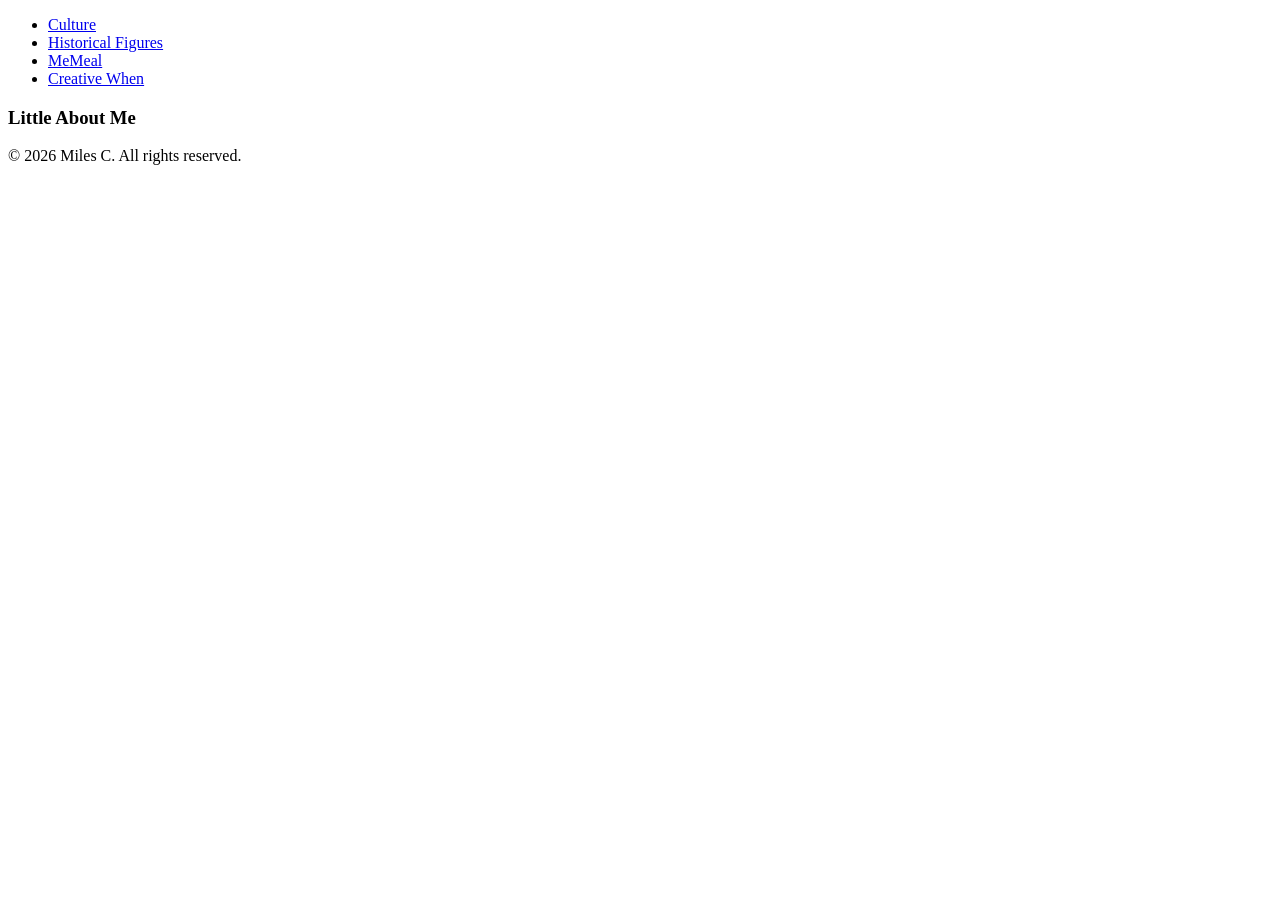
==== index.html @ 7095b4fa "the basics Co-authored-by: Copilot <copilot@github.com>" ====
<!DOCTYPE html>
<html lang="en">

    <head>
        <title>Miles C</title>
    </head>
    <nav>
        <ul>
            <li><a href="#">Culture</a></li>
            <li><a href="#">Historical Figures</a></li>
            <li><a href="#">MeMeal</a></li>
            <li><a href="#">Creative When</a></li>
        </ul>
    </nav>
    <body>
        <h3> Little About Me</h3>
        <p>
            
        </p>
    </body>
    <footer>
        <p>&copy; 2026 Miles C. All rights reserved.</p>
    </footer>

</html>
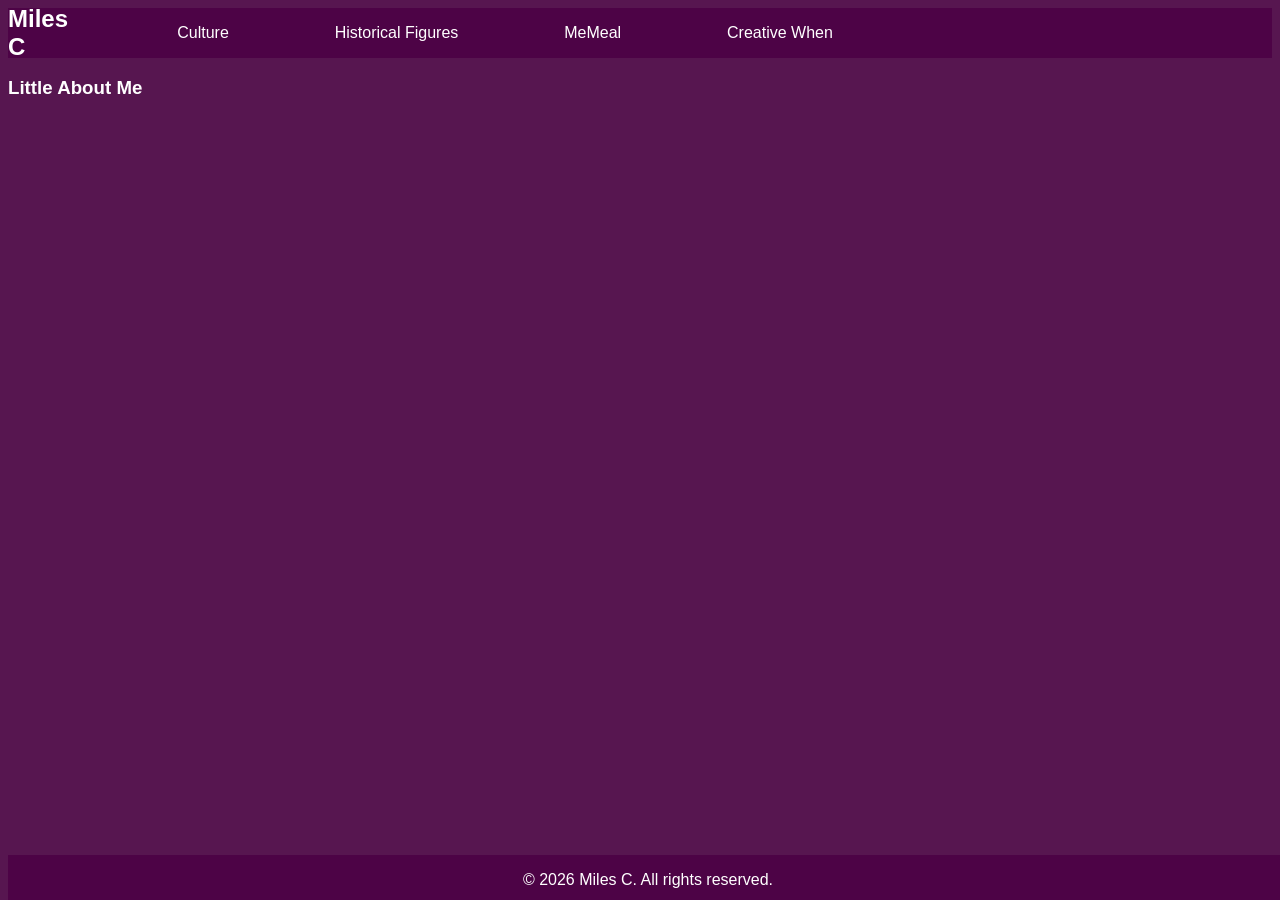
==== commit d3f048f6: "basic designs" ====
--- a/index.html
+++ b/index.html
@@ -3,8 +3,12 @@
 
     <head>
         <title>Miles C</title>
+        <link rel="stylesheet" href="index.css">
     </head>
     <nav>
+        <div>
+            <h2>Miles C</h2>
+        </div>
         <ul>
             <li><a href="#">Culture</a></li>
             <li><a href="#">Historical Figures</a></li>
--- a/index.css
+++ b/index.css
@@ -0,0 +1,53 @@
+html{
+    background-color: #571650;
+    color: white;
+    font-family: Arial, Helvetica, sans-serif;
+}
+
+nav{
+    width: 100%;
+    height: 50px;
+    background-color: #4d0346;
+    display:flex;
+    justify-content:flex-start;
+    align-items:center;
+}
+
+nav ul{
+    width:100%;
+    list-style:none;
+    display:flex;
+    justify-content:flex-start;
+    align-items: center;
+}
+
+nav li{
+    height: 50px;
+    padding:2%;
+}
+
+nav a{
+    height: 100%;
+    padding: 0 30px;
+    text-decoration: none;
+    display:flex;
+    align-items:center;
+    color:white;
+    transition: all 0.2s ease-out;
+}
+
+nav a:hover{
+    background:#6b3866;
+    font-size:120%;
+    transition: all 0.2s ease-in-out;
+}
+
+footer{
+    color: white;
+    height: 5vh;
+    width: 100vw;
+    position: fixed;
+    bottom: 0;
+    background-color: #4d0346;
+    text-align: center;
+}
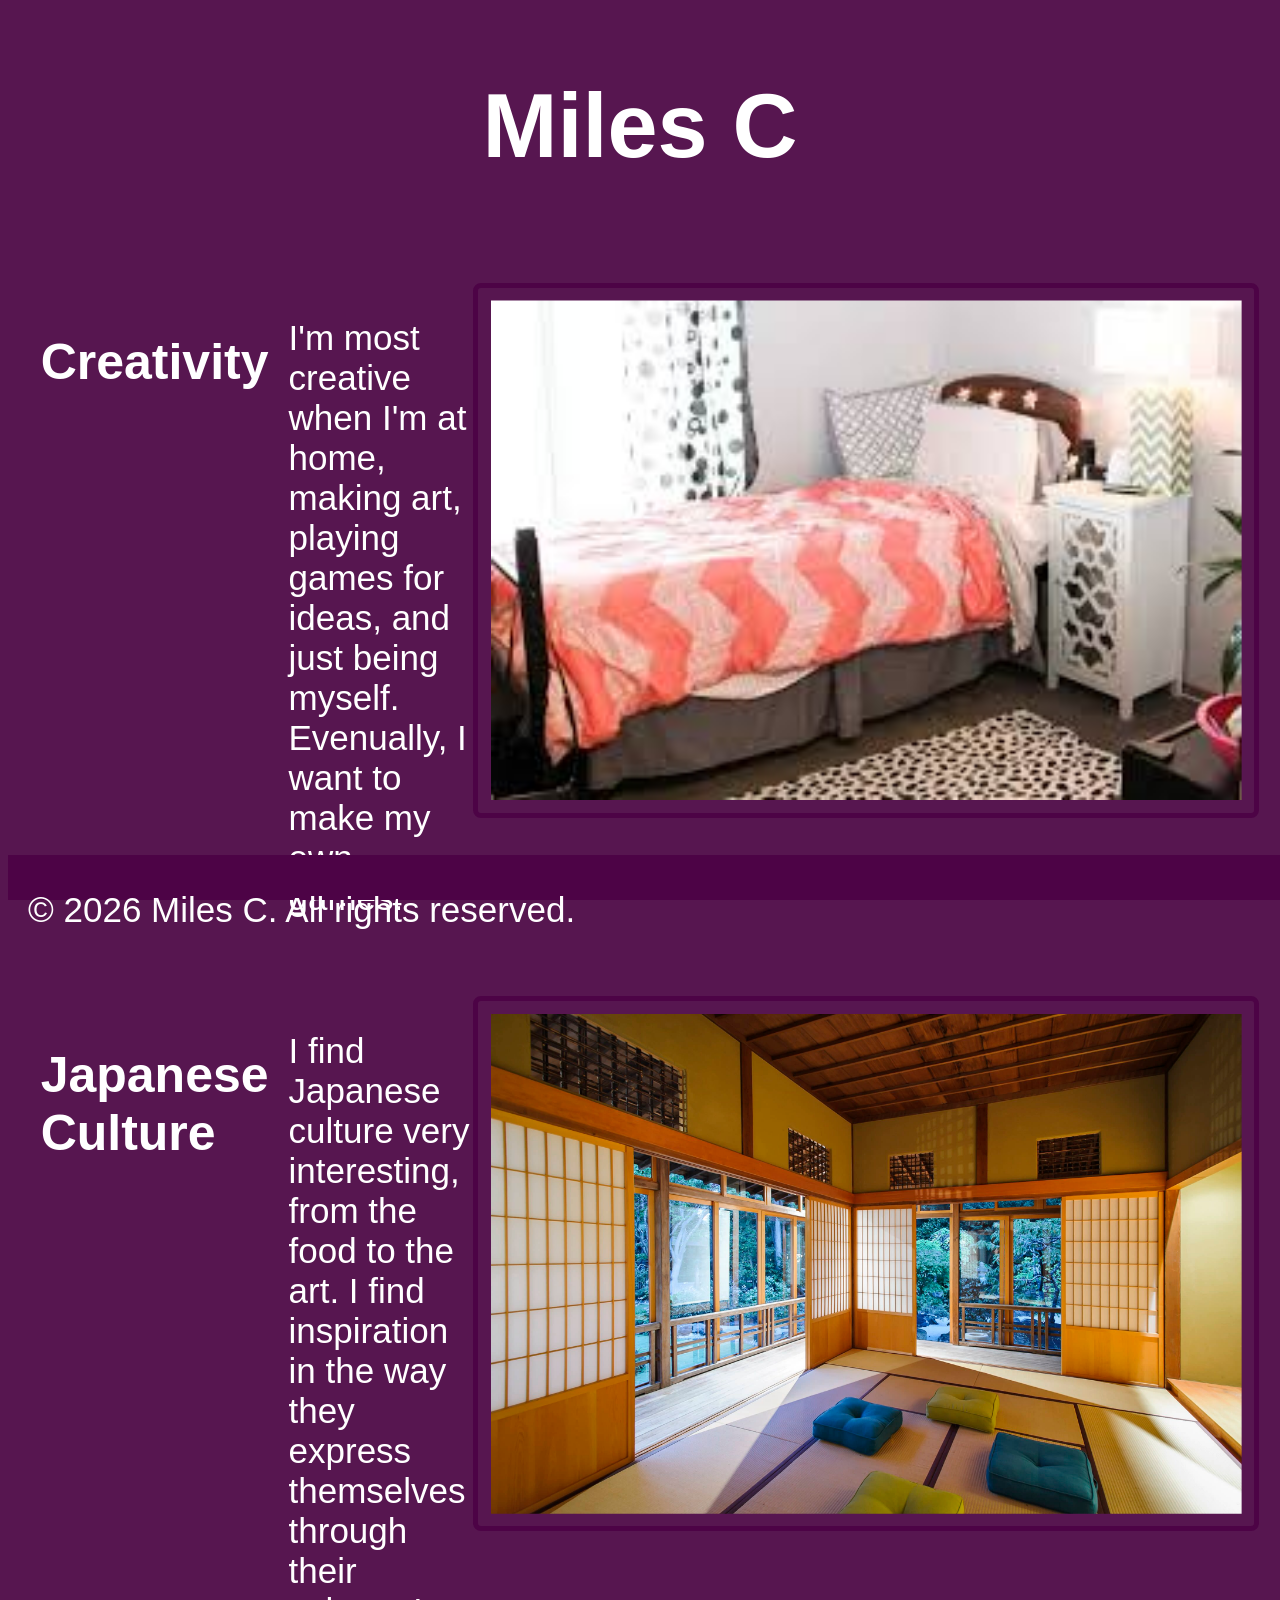
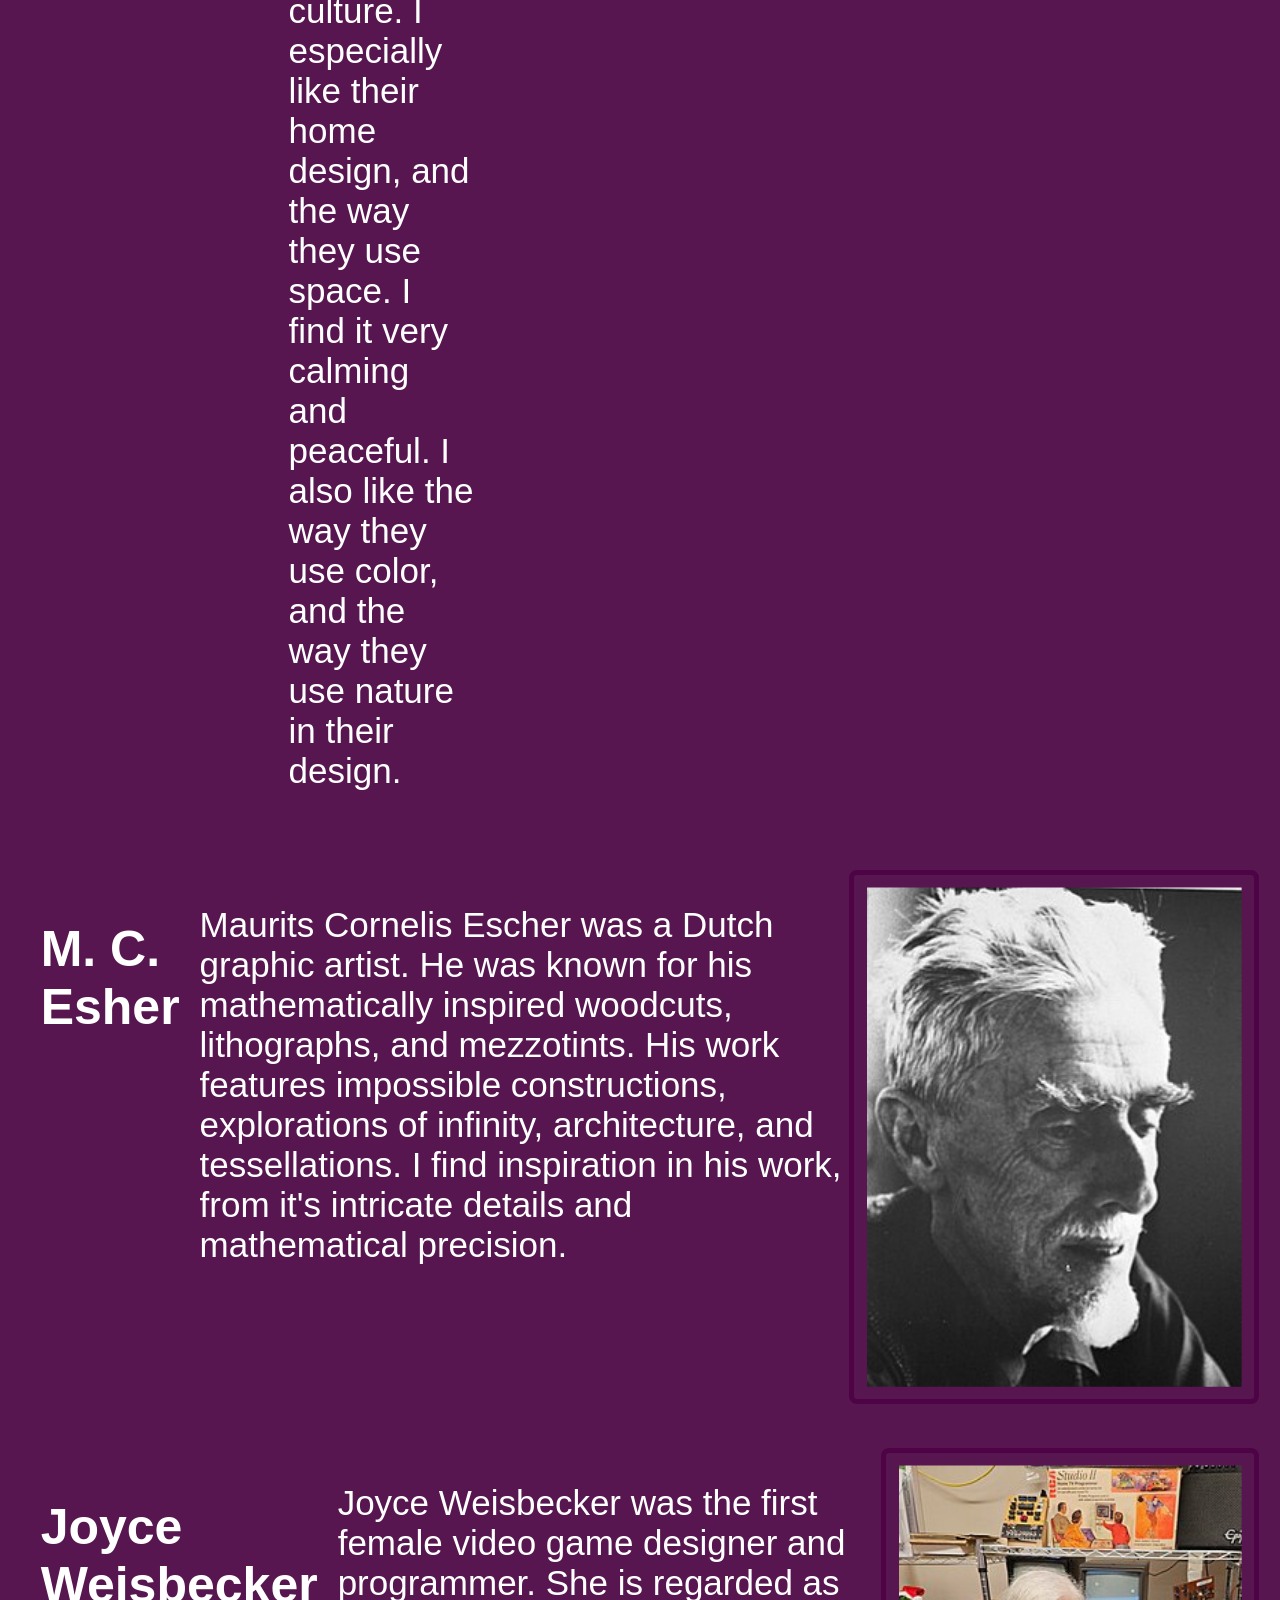
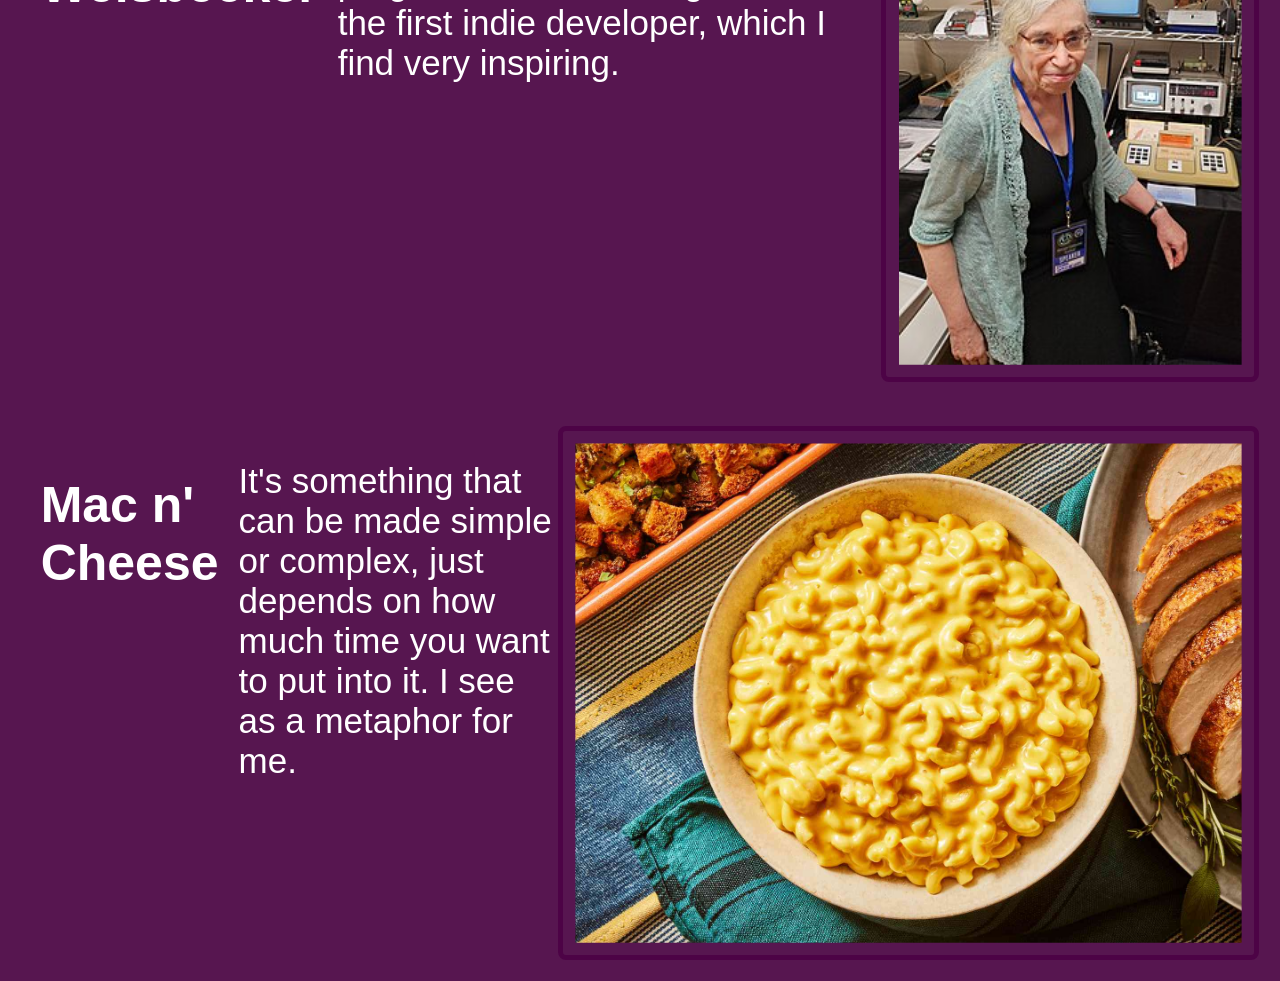
==== commit 8f609052: "moved index" ====
--- a/index.html
+++ b/index.html
@@ -3,25 +3,57 @@
 
     <head>
         <title>Miles C</title>
-        <link rel="stylesheet" href="index.css">
+        <link rel="stylesheet" href="/Designs/index.css">
     </head>
-    <nav>
-        <div>
+
+    <body>
+        <div class="title">
             <h2>Miles C</h2>
         </div>
-        <ul>
-            <li><a href="#">Culture</a></li>
-            <li><a href="#">Historical Figures</a></li>
-            <li><a href="#">MeMeal</a></li>
-            <li><a href="#">Creative When</a></li>
-        </ul>
-    </nav>
-    <body>
-        <h3> Little About Me</h3>
-        <p>
-            
-        </p>
+    <br>
+        <div class="box">
+            <h3>Creativity</h3>
+            <p>
+                I'm most creative when I'm at home, making art, playing games for ideas, and just being myself. Evenually, I want to make my own games. 
+            </p>
+            <img class="box" src="/Images/Housing.jpg" alt="Creativity" width="vw" height="500px">
+        </div>
+    <br>
+        <div class="box">
+            <h3> Japanese Culture</h3>
+            <p>
+               I find Japanese culture very interesting, from the food to the art. I find inspiration in the way they express themselves through their culture. I especially like their home design, and the way they use space. 
+               I find it very calming and peaceful. I also like the way they use color, and the way they use nature in their design.
+            </p>
+            <img class="box" src="/Images/home.jpg" alt="Japanese Culture" width="vw" height="500px">
+        </div>
+    <br>
+        <div class="box">
+            <h3>M. C. Esher</h3>
+            <p>
+                Maurits Cornelis Escher was a Dutch graphic artist. He was known for his mathematically inspired woodcuts, lithographs, and mezzotints. His work features impossible constructions, explorations of infinity, architecture, and tessellations. 
+                I find inspiration in his work, from it's intricate details and mathematical precision.
+            </p>
+            <img class="box" src="/Images/Escher.jpg" alt="M. C. Escher" width="vw" height="500px">
+        </div>
+    <br>
+        <div class="box">
+            <h3>Joyce Weisbecker</h3>
+            <p >
+                Joyce Weisbecker was the first female video game designer and programmer. She is regarded as the first indie developer, which I find very inspiring.
+            </p>
+            <img class="box" src="/Images/Joyce.jpg" alt="Joyce Weisbecker" width="vw" height="500px" style="position: relative;">
+        </div>
+    <br>
+        <div class="box">
+            <h3> Mac n' Cheese</h3>
+            <p>
+                It's something that can be made simple or complex, just depends on how much time you want to put into it. I see as a metaphor for me.
+            </p>
+            <img class="box" src="/Images/macncheese.png" alt="Mac and Cheese" width="vw" height="500px">
+        </div>
     </body>
+
     <footer>
         <p>&copy; 2026 Miles C. All rights reserved.</p>
     </footer>
--- a/Designs/index.css
+++ b/Designs/index.css
@@ -0,0 +1,51 @@
+html{
+    background-color: #571650;
+    color: white;
+    font-family: Arial, Helvetica, sans-serif;
+}
+
+h3{
+    display: block;
+    margin-left: 20px;
+    font-size: 50px;
+    text-align: left;
+}
+
+p{
+    display: block;
+    margin-left: 20px;
+    font-size: 35px;
+    text-align: left;
+}
+
+img{
+    border:#4d0346 5px solid;
+    position: right;
+    display:block;
+    margin-left:auto;
+}
+
+footer{
+    color: white;
+    height: 5vh;
+    width: 100vw;
+    position: fixed;
+    bottom: 0;
+    background-color: #4d0346;
+    text-align: center;
+    justify-content: center;
+}
+
+.box{
+    border-radius : 8px;
+    padding : 1%;
+    display : flex;
+    font-size : 1.5rem;
+    color:#ffffff
+}
+
+.title{
+    font-size: 60px;
+    text-align: center;
+    color:#ffffff
+}
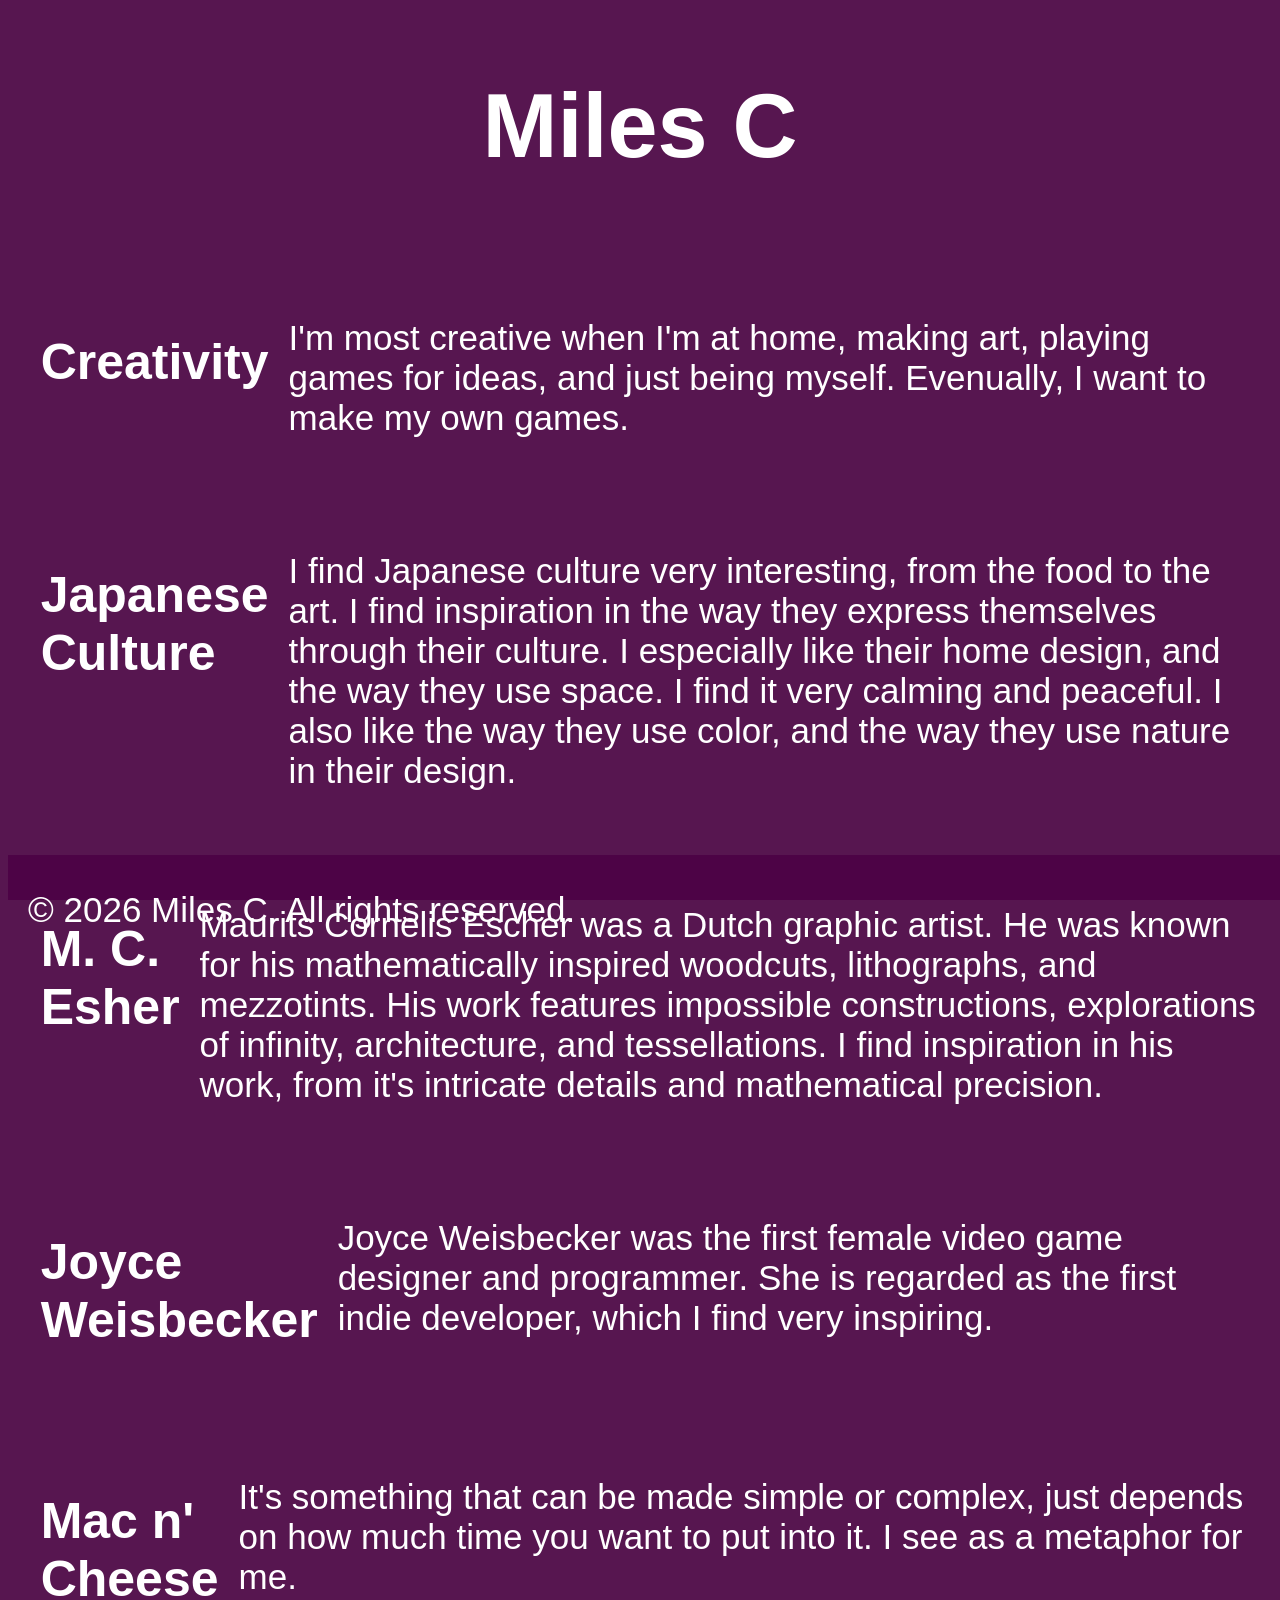
==== commit 0219c27a: "del image" ====
--- a/index.html
+++ b/index.html
@@ -3,7 +3,7 @@
 
     <head>
         <title>Miles C</title>
-        <link rel="stylesheet" href="/Designs/index.css">
+        <link rel="stylesheet" href="index.css">
     </head>
 
     <body>
@@ -11,12 +11,11 @@
             <h2>Miles C</h2>
         </div>
     <br>
-        <div class="box">
+        <div class= "box">
             <h3>Creativity</h3>
             <p>
                 I'm most creative when I'm at home, making art, playing games for ideas, and just being myself. Evenually, I want to make my own games. 
             </p>
-            <img class="box" src="/Images/Housing.jpg" alt="Creativity" width="vw" height="500px">
         </div>
     <br>
         <div class="box">
@@ -25,7 +24,6 @@
                I find Japanese culture very interesting, from the food to the art. I find inspiration in the way they express themselves through their culture. I especially like their home design, and the way they use space. 
                I find it very calming and peaceful. I also like the way they use color, and the way they use nature in their design.
             </p>
-            <img class="box" src="/Images/home.jpg" alt="Japanese Culture" width="vw" height="500px">
         </div>
     <br>
         <div class="box">
@@ -34,7 +32,6 @@
                 Maurits Cornelis Escher was a Dutch graphic artist. He was known for his mathematically inspired woodcuts, lithographs, and mezzotints. His work features impossible constructions, explorations of infinity, architecture, and tessellations. 
                 I find inspiration in his work, from it's intricate details and mathematical precision.
             </p>
-            <img class="box" src="/Images/Escher.jpg" alt="M. C. Escher" width="vw" height="500px">
         </div>
     <br>
         <div class="box">
@@ -42,7 +39,6 @@
             <p >
                 Joyce Weisbecker was the first female video game designer and programmer. She is regarded as the first indie developer, which I find very inspiring.
             </p>
-            <img class="box" src="/Images/Joyce.jpg" alt="Joyce Weisbecker" width="vw" height="500px" style="position: relative;">
         </div>
     <br>
         <div class="box">
@@ -50,7 +46,6 @@
             <p>
                 It's something that can be made simple or complex, just depends on how much time you want to put into it. I see as a metaphor for me.
             </p>
-            <img class="box" src="/Images/macncheese.png" alt="Mac and Cheese" width="vw" height="500px">
         </div>
     </body>
 
--- a/index.css
+++ b/index.css
@@ -0,0 +1,51 @@
+html{
+    background-color: #571650;
+    color: white;
+    font-family: Arial, Helvetica, sans-serif;
+}
+
+h3{
+    display: block;
+    margin-left: 20px;
+    font-size: 50px;
+    text-align: left;
+}
+
+p{
+    display: block;
+    margin-left: 20px;
+    font-size: 35px;
+    text-align: left;
+}
+
+img{
+    border:#4d0346 5px solid;
+    position: right;
+    display:block;
+    margin-left:auto;
+}
+
+footer{
+    color: white;
+    height: 5vh;
+    width: 100vw;
+    position: fixed;
+    bottom: 0;
+    background-color: #4d0346;
+    text-align: center;
+    justify-content: center;
+}
+
+.box{
+    border-radius : 8px;
+    padding : 1%;
+    display : flex;
+    font-size : 1.5rem;
+    color:#ffffff
+}
+
+.title{
+    font-size: 60px;
+    text-align: center;
+    color:#ffffff
+}
